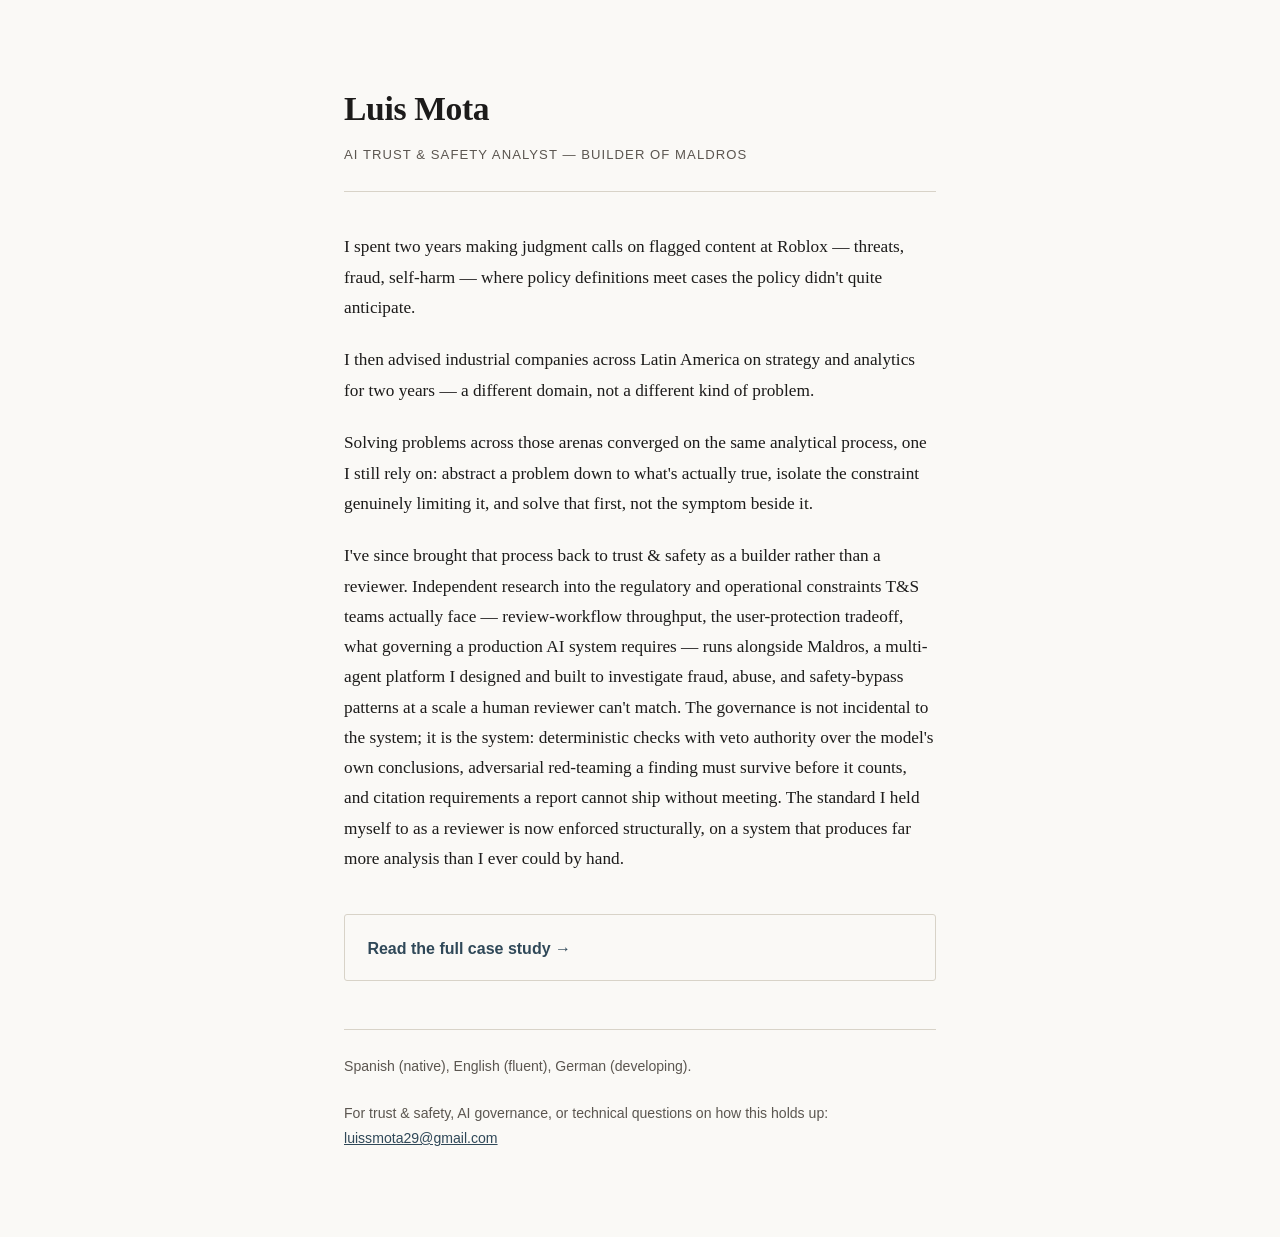
==== index.html @ 0e19ce83 "P-182 · Root index.html built — the About page replaces the Jekyll README render as the site's landi" ====
<!DOCTYPE html>
<html lang="en">
<head>
<meta charset="UTF-8">
<meta name="viewport" content="width=device-width, initial-scale=1.0">
<title>Luis Mota — AI Trust &amp; Safety</title>
<meta name="description" content="Luis Mota — AI trust &amp; safety analyst and builder of Maldros, a governed multi-agent AI investigation platform.">
<meta property="og:title" content="Luis Mota — AI Trust &amp; Safety">
<meta property="og:description" content="From reviewing flagged content by hand to building the governed AI system that investigates it at scale.">
<meta property="og:image" content="docs/images/social-preview.png">
<meta property="og:type" content="website">
<style>
  :root {
    --ink: #1c1b1a;
    --muted: #5b5650;
    --paper: #faf9f6;
    --accent: #2f4858;
    --rule: #d8d3c8;
  }
  * { box-sizing: border-box; }
  html, body {
    margin: 0;
    padding: 0;
    background: var(--paper);
    color: var(--ink);
  }
  body {
    font-family: Georgia, 'Iowan Old Style', 'Palatino Linotype', Palatino, serif;
    line-height: 1.75;
    font-size: 1.08rem;
    -webkit-font-smoothing: antialiased;
  }
  .wrap {
    max-width: 640px;
    margin: 0 auto;
    padding: 5rem 1.5rem 4rem;
  }
  header {
    margin-bottom: 2.5rem;
  }
  h1 {
    font-family: Georgia, 'Iowan Old Style', serif;
    font-size: 2.1rem;
    font-weight: 600;
    margin: 0 0 0.35rem;
    letter-spacing: -0.01em;
  }
  .role {
    font-family: -apple-system, BlinkMacSystemFont, 'Segoe UI', Roboto, Helvetica, Arial, sans-serif;
    font-size: 0.82rem;
    text-transform: uppercase;
    letter-spacing: 0.08em;
    color: var(--muted);
    margin: 0 0 1.5rem;
  }
  hr {
    border: none;
    border-top: 1px solid var(--rule);
    margin: 0;
  }
  p {
    margin: 0 0 1.4rem;
  }
  .cta {
    font-family: -apple-system, BlinkMacSystemFont, 'Segoe UI', Roboto, Helvetica, Arial, sans-serif;
    margin: 2.5rem 0 3rem;
    padding: 1.1rem 1.4rem;
    border: 1px solid var(--rule);
    border-radius: 3px;
  }
  .cta a {
    color: var(--accent);
    text-decoration: none;
    font-weight: 600;
    font-size: 1rem;
  }
  .cta a:hover {
    text-decoration: underline;
  }
  footer {
    font-family: -apple-system, BlinkMacSystemFont, 'Segoe UI', Roboto, Helvetica, Arial, sans-serif;
    font-size: 0.88rem;
    color: var(--muted);
    border-top: 1px solid var(--rule);
    padding-top: 1.5rem;
  }
  footer a {
    color: var(--accent);
  }
  @media (max-width: 480px) {
    .wrap { padding: 3rem 1.25rem 3rem; }
    h1 { font-size: 1.7rem; }
  }
</style>
</head>
<body>
<div class="wrap">
  <header>
    <h1>Luis Mota</h1>
    <p class="role">AI Trust &amp; Safety Analyst — Builder of Maldros</p>
    <hr>
  </header>

  <p>I spent two years making judgment calls on flagged content at Roblox — threats, fraud, self-harm — where policy definitions meet cases the policy didn't quite anticipate.</p>

  <p>I then advised industrial companies across Latin America on strategy and analytics for two years — a different domain, not a different kind of problem.</p>

  <p>Solving problems across those arenas converged on the same analytical process, one I still rely on: abstract a problem down to what's actually true, isolate the constraint genuinely limiting it, and solve that first, not the symptom beside it.</p>

  <p>I've since brought that process back to trust &amp; safety as a builder rather than a reviewer. Independent research into the regulatory and operational constraints T&amp;S teams actually face — review-workflow throughput, the user-protection tradeoff, what governing a production AI system requires — runs alongside Maldros, a multi-agent platform I designed and built to investigate fraud, abuse, and safety-bypass patterns at a scale a human reviewer can't match. The governance is not incidental to the system; it is the system: deterministic checks with veto authority over the model's own conclusions, adversarial red-teaming a finding must survive before it counts, and citation requirements a report cannot ship without meeting. The standard I held myself to as a reviewer is now enforced structurally, on a system that produces far more analysis than I ever could by hand.</p>

  <div class="cta">
    <a href="case-study/">Read the full case study →</a>
  </div>

  <footer>
    <p>Spanish (native), English (fluent), German (developing).</p>
    <p>For trust &amp; safety, AI governance, or technical questions on how this holds up: <a href="mailto:luissmota29@gmail.com">luissmota29@gmail.com</a></p>
  </footer>
</div>
</body>
</html>
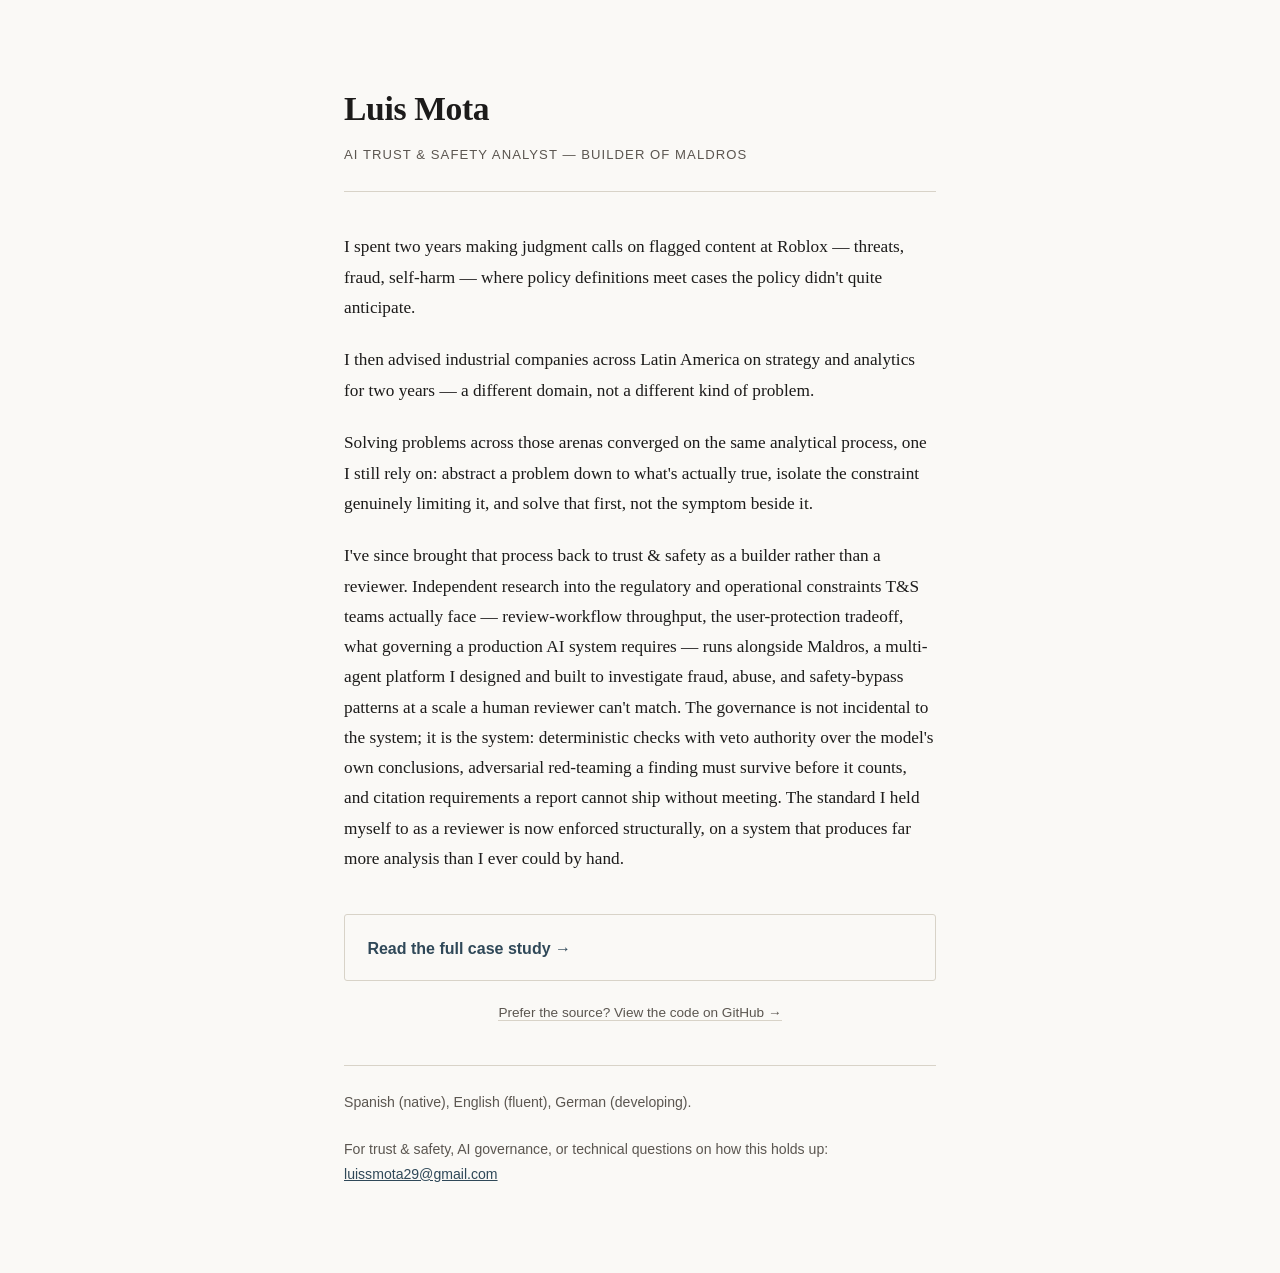
==== commit 86785410: "Add persistent GitHub links; rewrite banner copy to match bio's voice - case-study/index.html: add a" ====
--- a/index.html
+++ b/index.html
@@ -77,6 +77,21 @@
   .cta a:hover {
     text-decoration: underline;
   }
+  .alt-link {
+    font-family: -apple-system, BlinkMacSystemFont, 'Segoe UI', Roboto, Helvetica, Arial, sans-serif;
+    font-size: 0.85rem;
+    margin: -1.75rem 0 2.5rem;
+    text-align: center;
+  }
+  .alt-link a {
+    color: var(--muted);
+    text-decoration: none;
+    border-bottom: 1px solid var(--rule);
+  }
+  .alt-link a:hover {
+    color: var(--accent);
+    border-color: var(--accent);
+  }
   footer {
     font-family: -apple-system, BlinkMacSystemFont, 'Segoe UI', Roboto, Helvetica, Arial, sans-serif;
     font-size: 0.88rem;
@@ -113,6 +128,8 @@
     <a href="case-study/">Read the full case study →</a>
   </div>
 
+  <p class="alt-link"><a href="https://github.com/l-mota/maldros-analytics-system">Prefer the source? View the code on GitHub →</a></p>
+
   <footer>
     <p>Spanish (native), English (fluent), German (developing).</p>
     <p>For trust &amp; safety, AI governance, or technical questions on how this holds up: <a href="mailto:luissmota29@gmail.com">luissmota29@gmail.com</a></p>
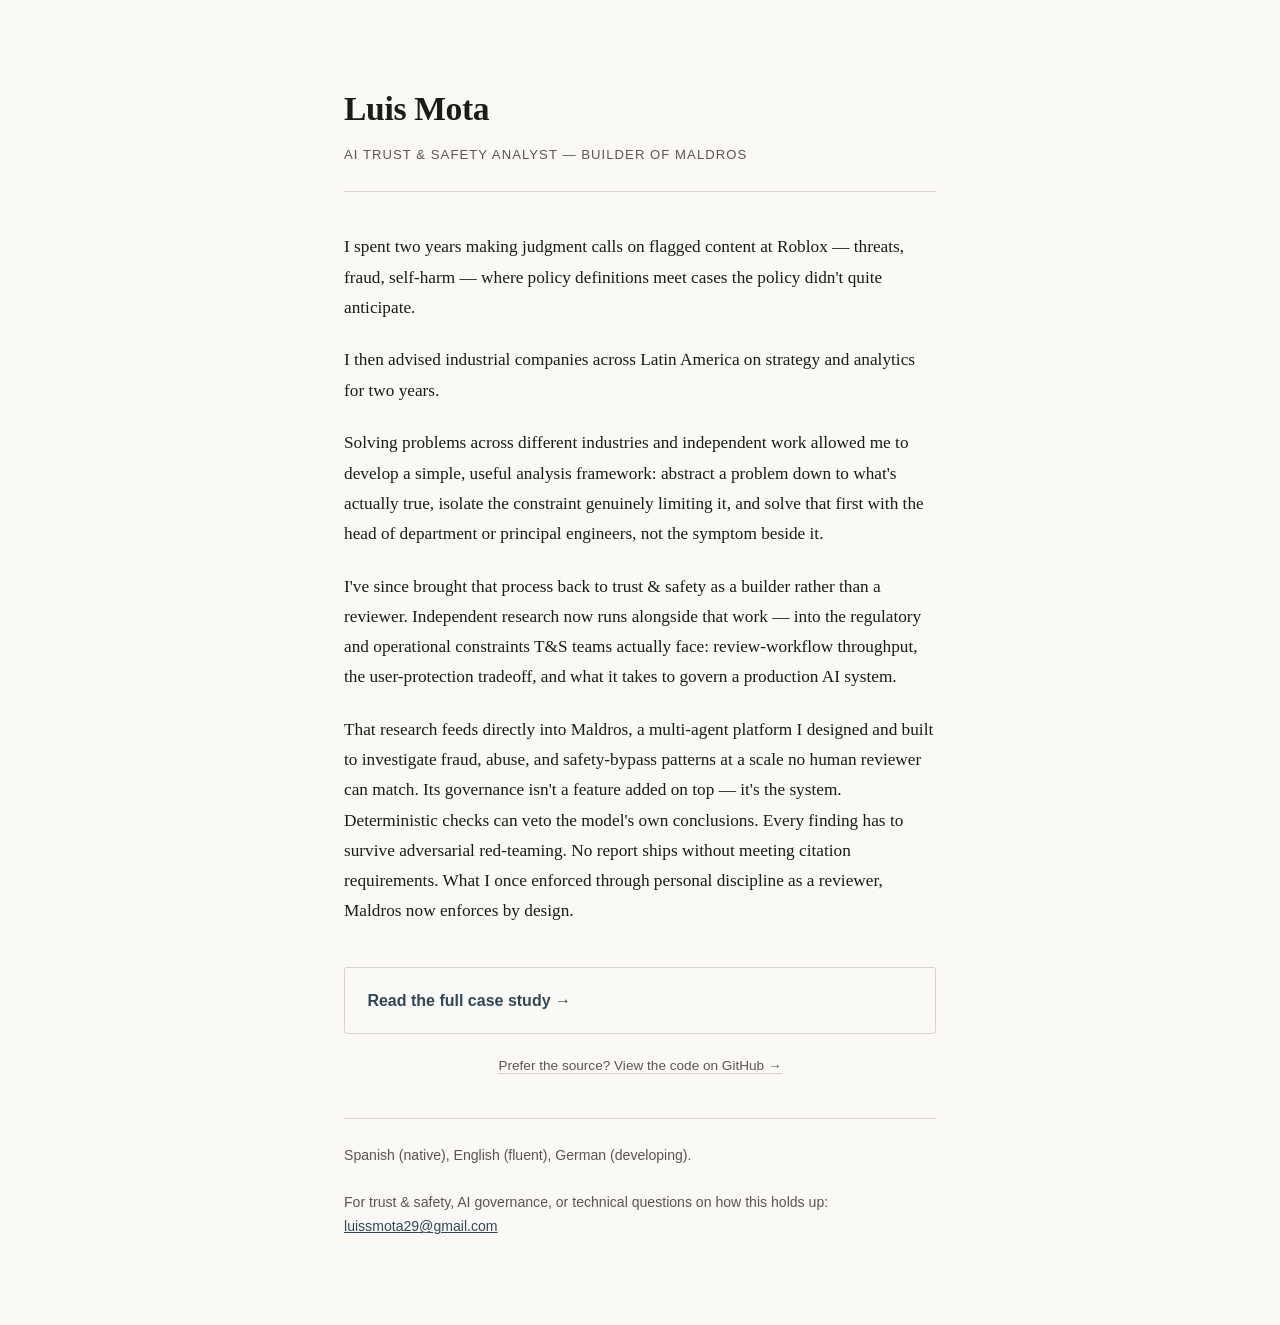
==== commit 2d3af2f9: "Update index.html" ====
--- a/index.html
+++ b/index.html
@@ -118,11 +118,13 @@
 
   <p>I spent two years making judgment calls on flagged content at Roblox — threats, fraud, self-harm — where policy definitions meet cases the policy didn't quite anticipate.</p>
 
-  <p>I then advised industrial companies across Latin America on strategy and analytics for two years — a different domain, not a different kind of problem.</p>
+  <p>I then advised industrial companies across Latin America on strategy and analytics for two years.</p>
 
-  <p>Solving problems across those arenas converged on the same analytical process, one I still rely on: abstract a problem down to what's actually true, isolate the constraint genuinely limiting it, and solve that first, not the symptom beside it.</p>
+  <p>Solving problems across different industries and independent work allowed me to develop a simple, useful analysis framework: abstract a problem down to what's actually true, isolate the constraint genuinely limiting it, and solve that first with the head of department or principal engineers, not the symptom beside it.</p>
 
-  <p>I've since brought that process back to trust &amp; safety as a builder rather than a reviewer. Independent research into the regulatory and operational constraints T&amp;S teams actually face — review-workflow throughput, the user-protection tradeoff, what governing a production AI system requires — runs alongside Maldros, a multi-agent platform I designed and built to investigate fraud, abuse, and safety-bypass patterns at a scale a human reviewer can't match. The governance is not incidental to the system; it is the system: deterministic checks with veto authority over the model's own conclusions, adversarial red-teaming a finding must survive before it counts, and citation requirements a report cannot ship without meeting. The standard I held myself to as a reviewer is now enforced structurally, on a system that produces far more analysis than I ever could by hand.</p>
+  <p>I've since brought that process back to trust &amp; safety as a builder rather than a reviewer. Independent research now runs alongside that work — into the regulatory and operational constraints T&amp;S teams actually face: review-workflow throughput, the user-protection tradeoff, and what it takes to govern a production AI system.</p>
+
+  <p>That research feeds directly into Maldros, a multi-agent platform I designed and built to investigate fraud, abuse, and safety-bypass patterns at a scale no human reviewer can match. Its governance isn't a feature added on top — it's the system. Deterministic checks can veto the model's own conclusions. Every finding has to survive adversarial red-teaming. No report ships without meeting citation requirements. What I once enforced through personal discipline as a reviewer, Maldros now enforces by design.</p>
 
   <div class="cta">
     <a href="case-study/">Read the full case study →</a>
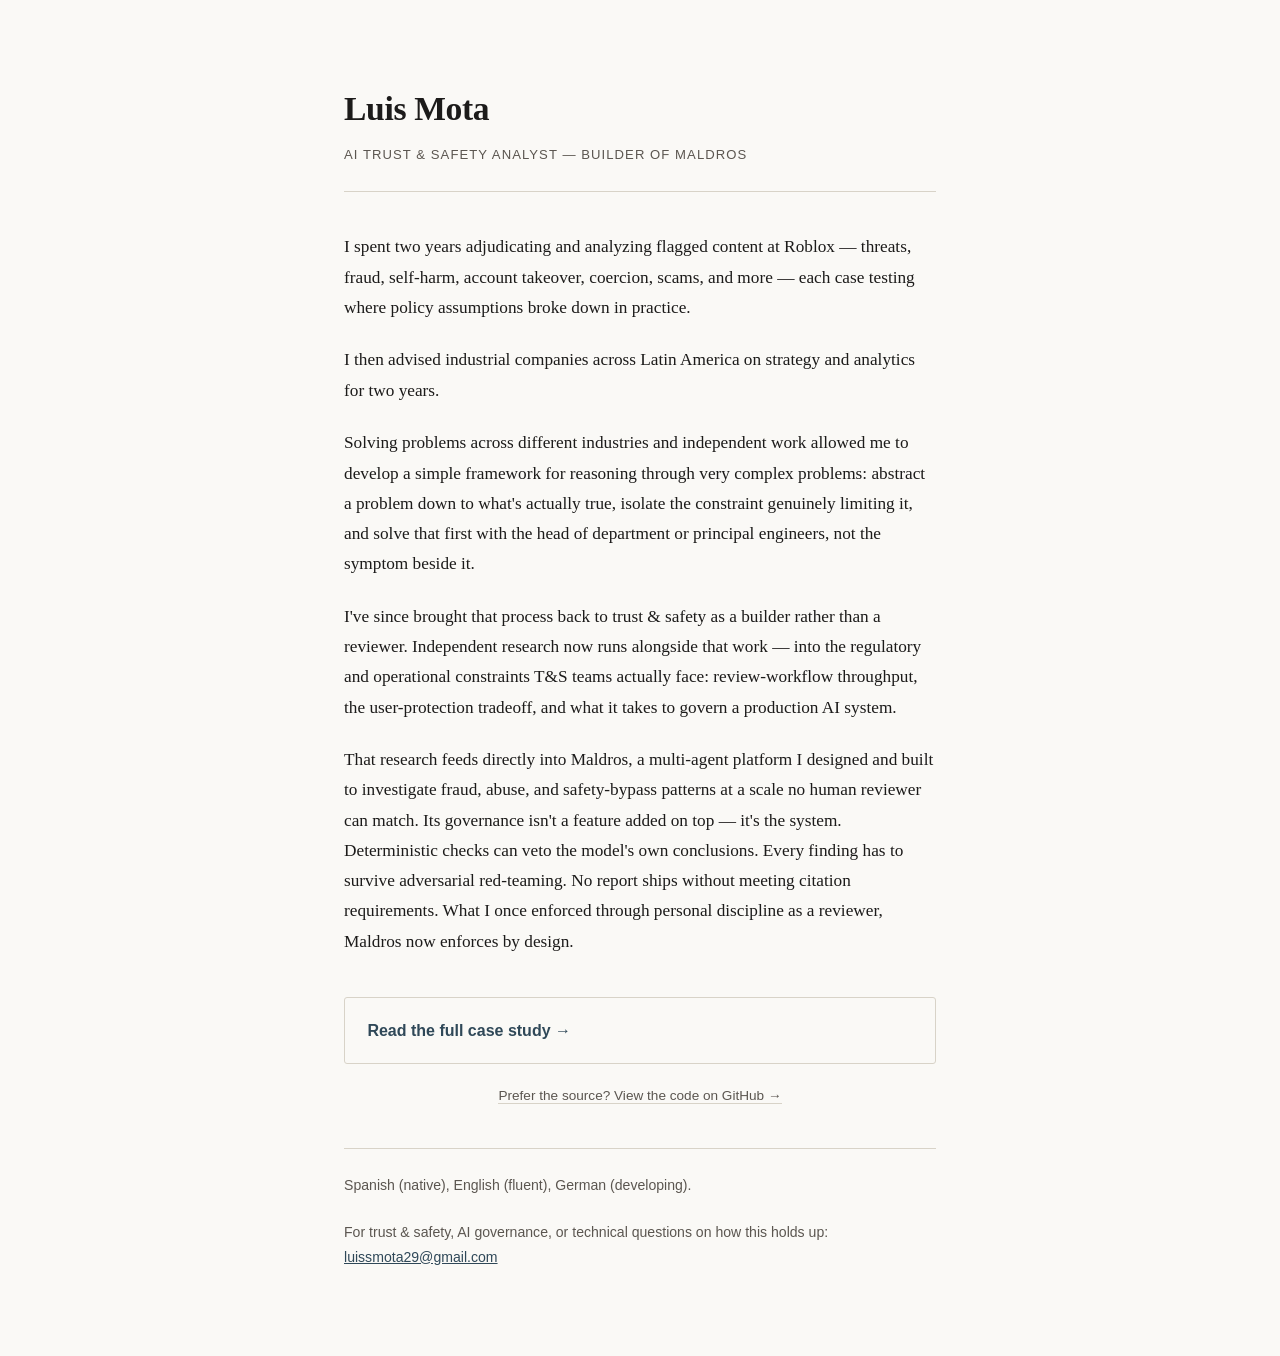
==== commit 2e345023: "Update index.html" ====
--- a/index.html
+++ b/index.html
@@ -116,11 +116,11 @@
     <hr>
   </header>
 
-  <p>I spent two years making judgment calls on flagged content at Roblox — threats, fraud, self-harm — where policy definitions meet cases the policy didn't quite anticipate.</p>
+  <p>I spent two years adjudicating and analyzing flagged content at Roblox — threats, fraud, self-harm, account takeover, coercion, scams, and more — each case testing where policy assumptions broke down in practice.</p>
 
   <p>I then advised industrial companies across Latin America on strategy and analytics for two years.</p>
 
-  <p>Solving problems across different industries and independent work allowed me to develop a simple, useful analysis framework: abstract a problem down to what's actually true, isolate the constraint genuinely limiting it, and solve that first with the head of department or principal engineers, not the symptom beside it.</p>
+  <p>Solving problems across different industries and independent work allowed me to develop a simple framework for reasoning through very complex problems: abstract a problem down to what's actually true, isolate the constraint genuinely limiting it, and solve that first with the head of department or principal engineers, not the symptom beside it.</p>
 
   <p>I've since brought that process back to trust &amp; safety as a builder rather than a reviewer. Independent research now runs alongside that work — into the regulatory and operational constraints T&amp;S teams actually face: review-workflow throughput, the user-protection tradeoff, and what it takes to govern a production AI system.</p>
 
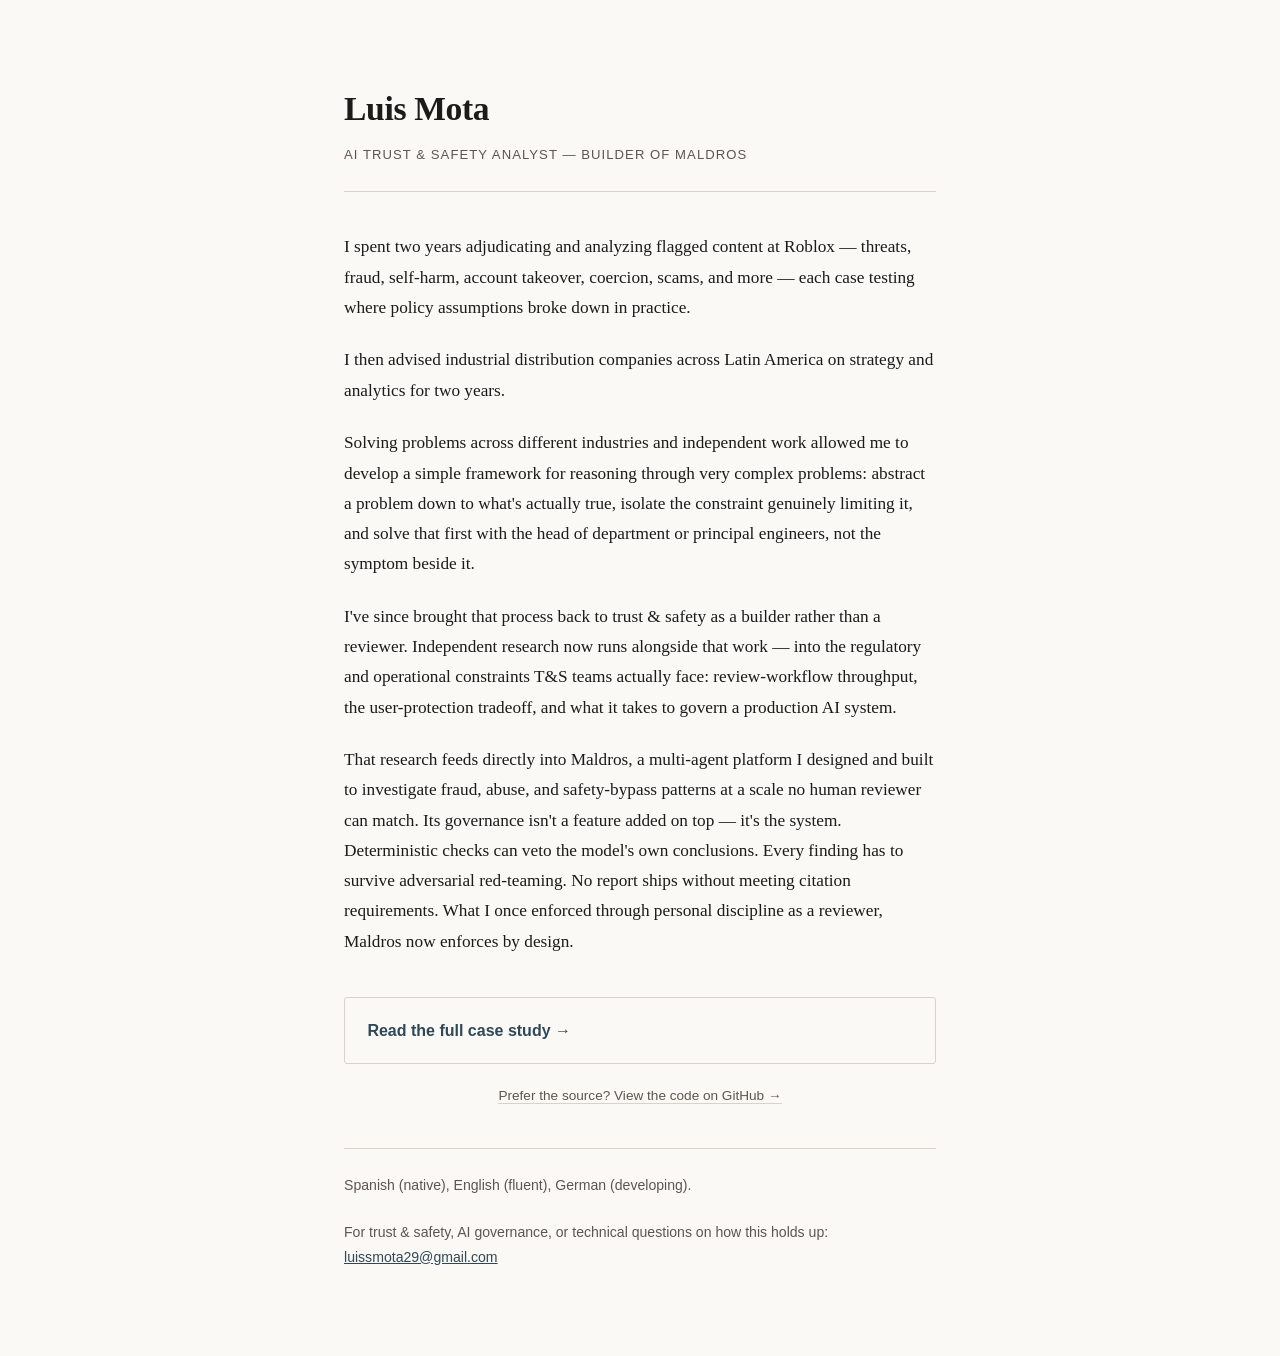
==== commit 01d861be: "Update index.html" ====
--- a/index.html
+++ b/index.html
@@ -118,7 +118,7 @@
 
   <p>I spent two years adjudicating and analyzing flagged content at Roblox — threats, fraud, self-harm, account takeover, coercion, scams, and more — each case testing where policy assumptions broke down in practice.</p>
 
-  <p>I then advised industrial companies across Latin America on strategy and analytics for two years.</p>
+  <p>I then advised industrial distribution companies across Latin America on strategy and analytics for two years.</p>
 
   <p>Solving problems across different industries and independent work allowed me to develop a simple framework for reasoning through very complex problems: abstract a problem down to what's actually true, isolate the constraint genuinely limiting it, and solve that first with the head of department or principal engineers, not the symptom beside it.</p>
 
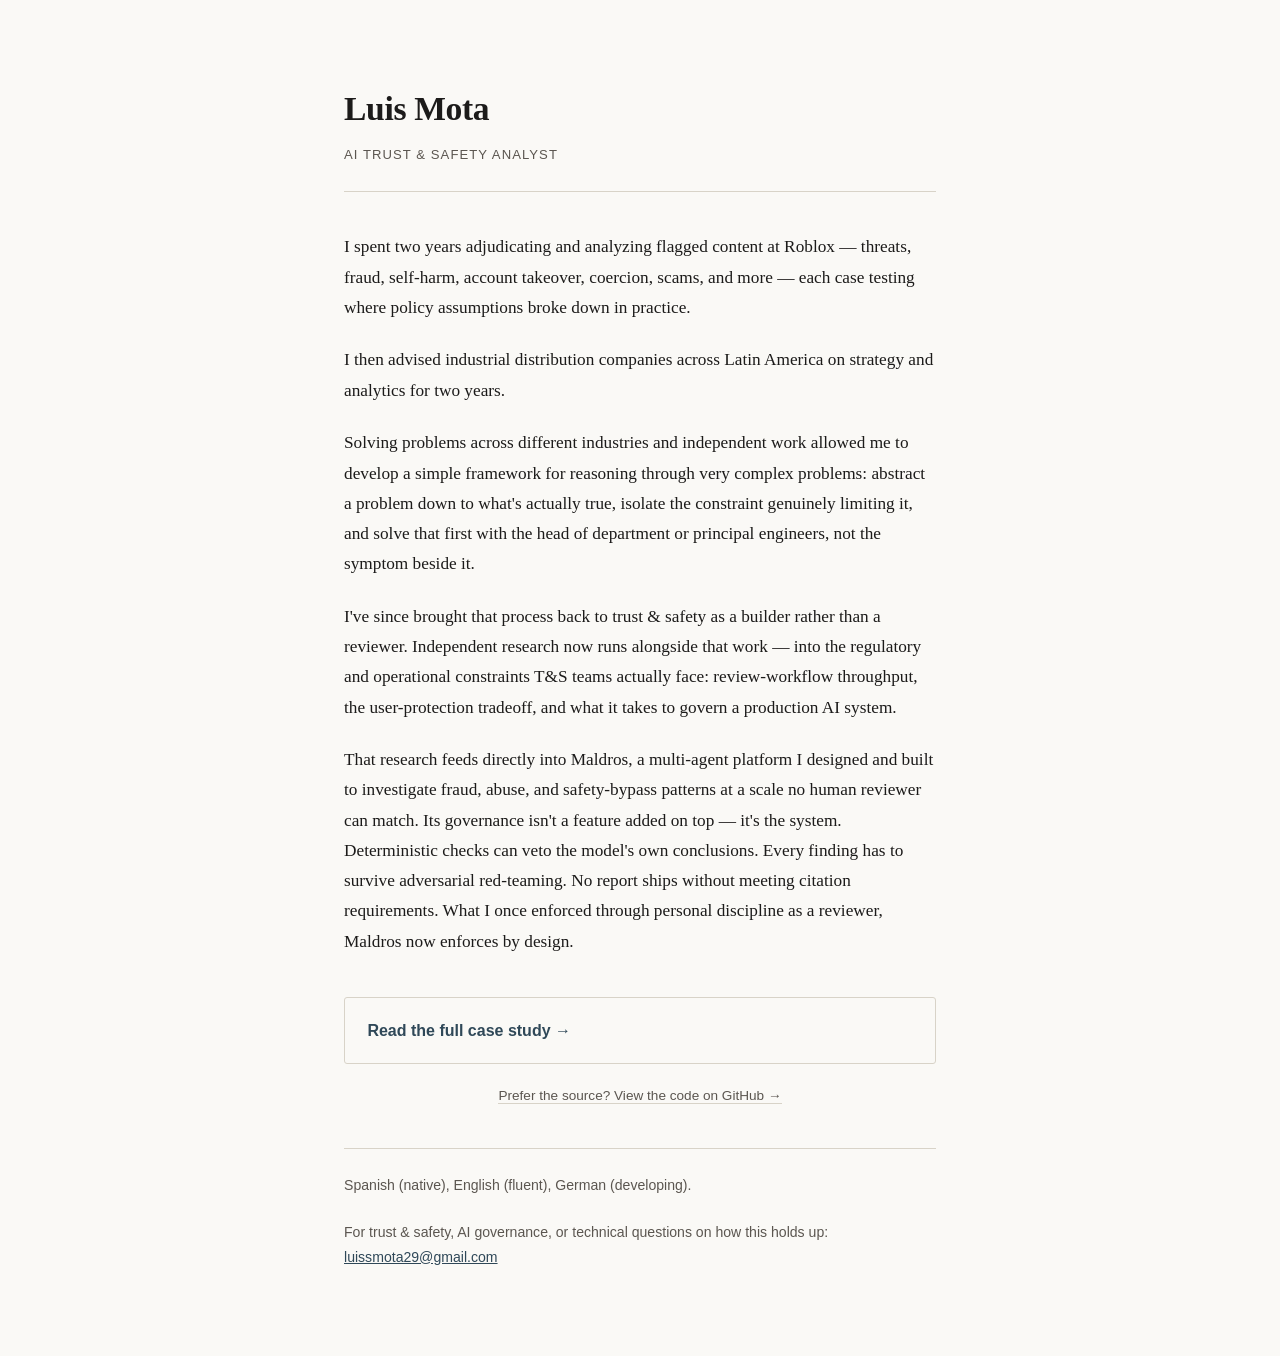
==== commit 235d296d: "Update index.html" ====
--- a/index.html
+++ b/index.html
@@ -112,7 +112,7 @@
 <div class="wrap">
   <header>
     <h1>Luis Mota</h1>
-    <p class="role">AI Trust &amp; Safety Analyst — Builder of Maldros</p>
+    <p class="role">AI Trust &amp; Safety Analyst</p>
     <hr>
   </header>
 
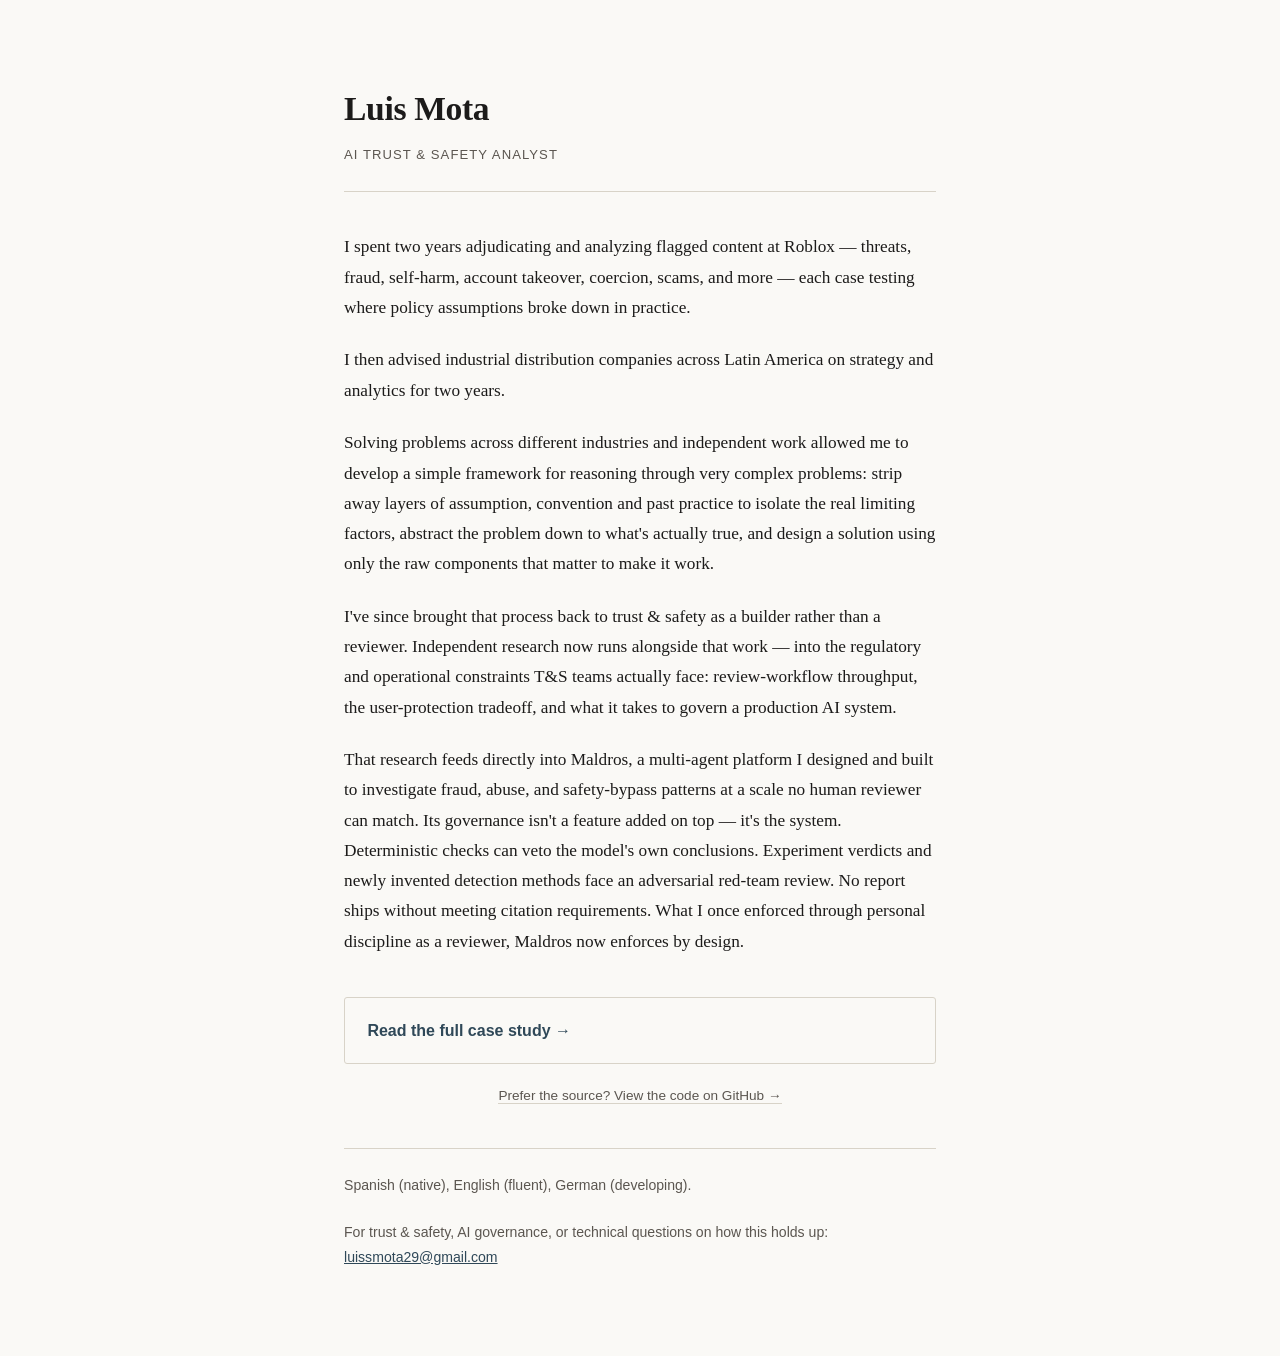
==== commit a2f31601: "Apply audit corrections: F26-05 to F26-10 and F27-01 (Sessions 26 and 27) - F26-05: the Statistician" ====
--- a/index.html
+++ b/index.html
@@ -120,11 +120,11 @@
 
   <p>I then advised industrial distribution companies across Latin America on strategy and analytics for two years.</p>
 
-  <p>Solving problems across different industries and independent work allowed me to develop a simple framework for reasoning through very complex problems: abstract a problem down to what's actually true, isolate the constraint genuinely limiting it, and solve that first with the head of department or principal engineers, not the symptom beside it.</p>
+  <p>Solving problems across different industries and independent work allowed me to develop a simple framework for reasoning through very complex problems: strip away layers of assumption, convention and past practice to isolate the real limiting factors, abstract the problem down to what's actually true, and design a solution using only the raw components that matter to make it work.</p>
 
   <p>I've since brought that process back to trust &amp; safety as a builder rather than a reviewer. Independent research now runs alongside that work — into the regulatory and operational constraints T&amp;S teams actually face: review-workflow throughput, the user-protection tradeoff, and what it takes to govern a production AI system.</p>
 
-  <p>That research feeds directly into Maldros, a multi-agent platform I designed and built to investigate fraud, abuse, and safety-bypass patterns at a scale no human reviewer can match. Its governance isn't a feature added on top — it's the system. Deterministic checks can veto the model's own conclusions. Every finding has to survive adversarial red-teaming. No report ships without meeting citation requirements. What I once enforced through personal discipline as a reviewer, Maldros now enforces by design.</p>
+  <p>That research feeds directly into Maldros, a multi-agent platform I designed and built to investigate fraud, abuse, and safety-bypass patterns at a scale no human reviewer can match. Its governance isn't a feature added on top — it's the system. Deterministic checks can veto the model's own conclusions. Experiment verdicts and newly invented detection methods face an adversarial red-team review. No report ships without meeting citation requirements. What I once enforced through personal discipline as a reviewer, Maldros now enforces by design.</p>
 
   <div class="cta">
     <a href="case-study/">Read the full case study →</a>
